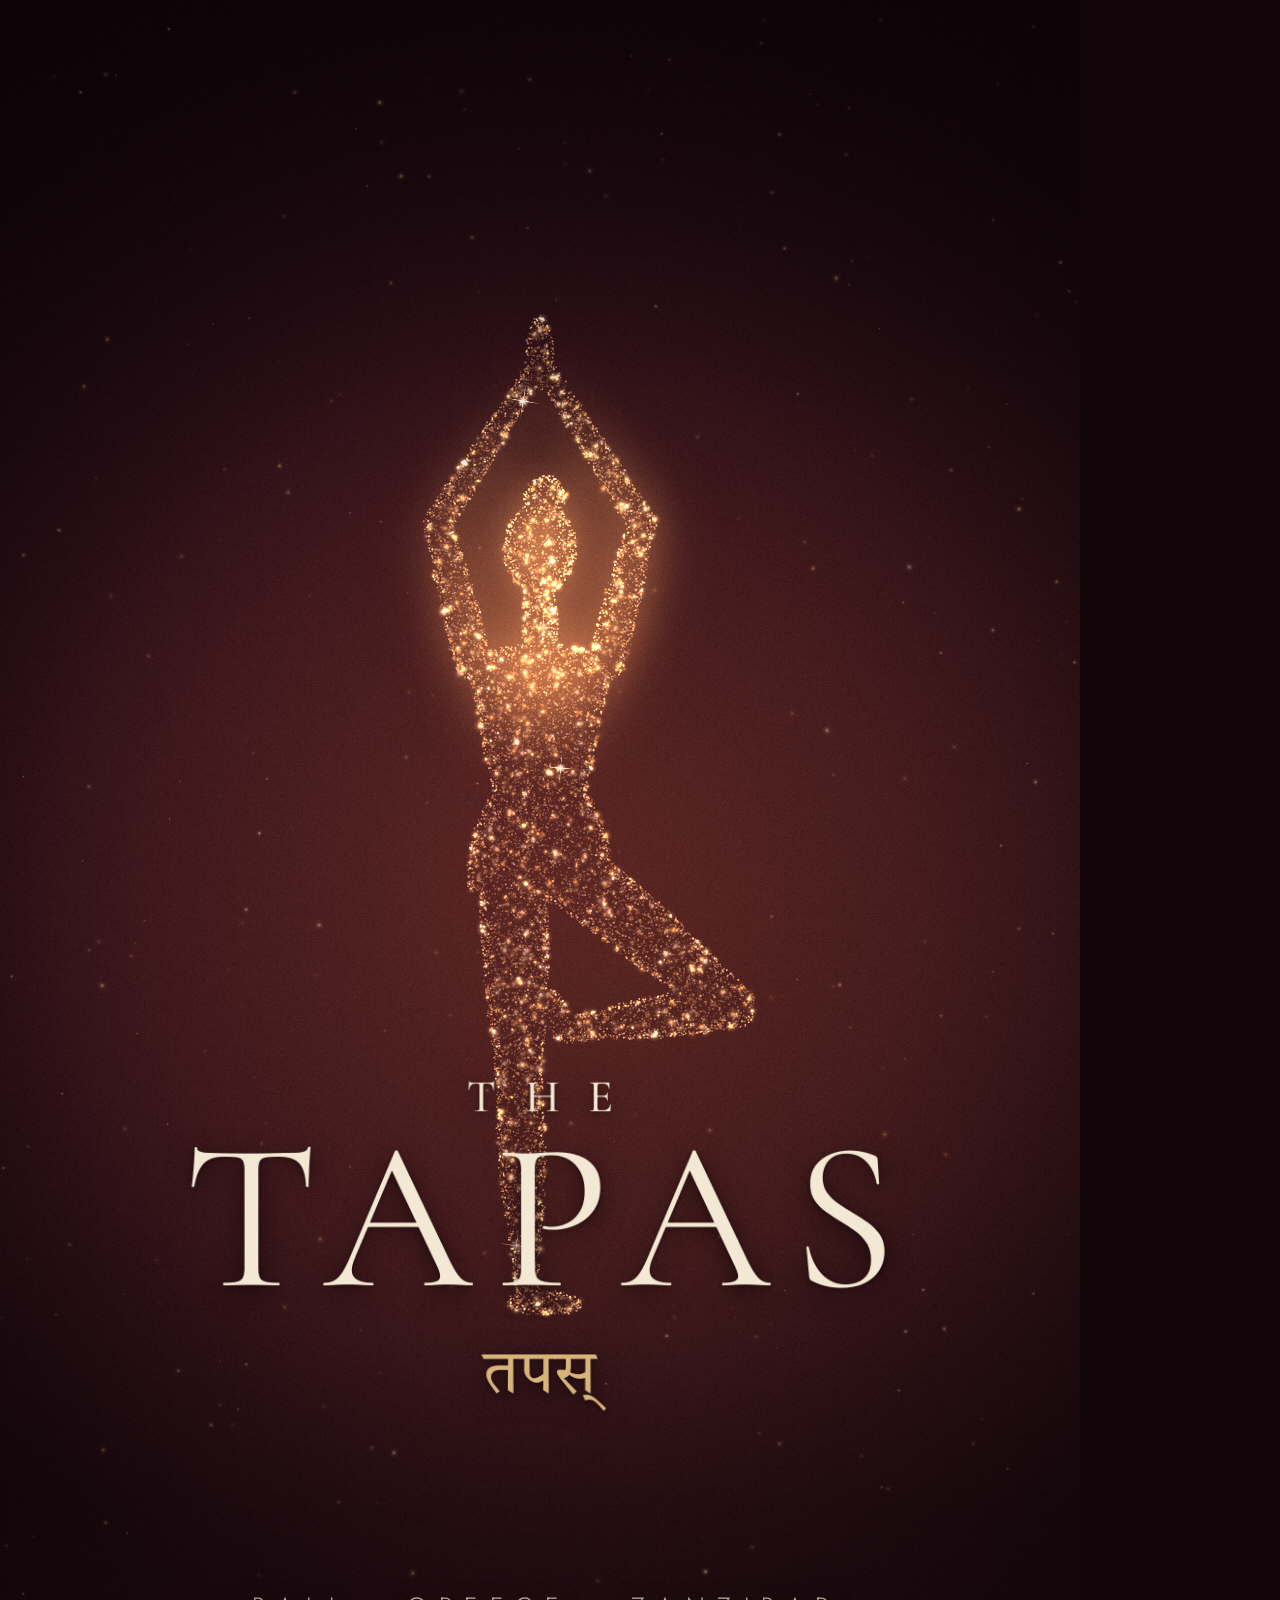
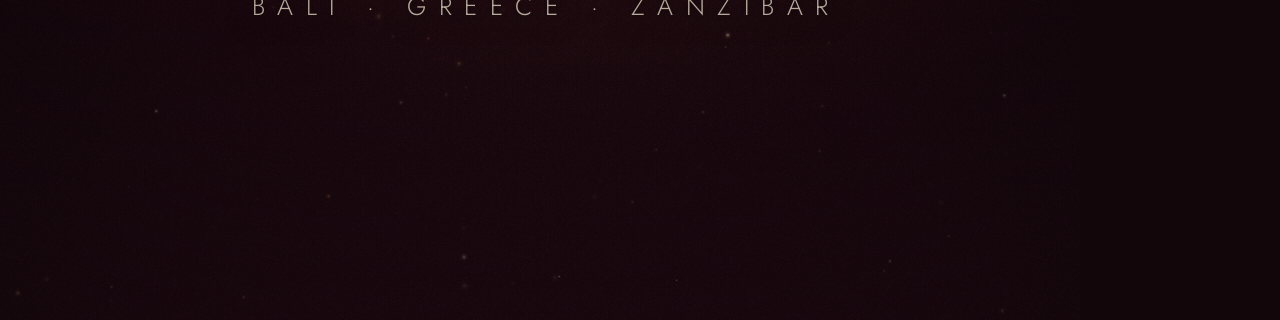
==== tapas-reel/index.html @ 30da1595 "Add THE TAPAS 25s Instagram reel: particle figure, glow, two versions Co-Authored-By: Claude Opus 5." ====
<!doctype html>
<html lang="en">
<head>
<meta charset="utf-8">
<meta name="viewport" content="width=1080">
<title>The Tapas — Reel</title>
<link rel="stylesheet" href="fonts.css">
<style>
  :root {
    --ivory: #f3e8d4;
    --ivory-dim: rgba(243, 232, 212, 0.72);
    --gold: #d7b479;
    --gold-soft: #c9a56c;
    --plum: #12060b;
  }
  * { margin: 0; padding: 0; box-sizing: border-box; }
  html, body { width: 1080px; height: 1920px; overflow: hidden; background: var(--plum); }
  #stage { position: relative; width: 1080px; height: 1920px; overflow: hidden; }
  canvas { position: absolute; inset: 0; width: 1080px; height: 1920px; }
  .layer { position: absolute; left: 0; width: 1080px; text-align: center; will-change: opacity, transform, filter; opacity: 0; }
  .shadow { text-shadow: 0 6px 26px rgba(12, 2, 6, 0.62), 0 2px 6px rgba(12, 2, 6, 0.38); }
  .serif { font-family: 'Cormorant Garamond', serif; }
  .sans  { font-family: 'Jost', sans-serif; font-weight: 300; }
  .deva  { font-family: 'Tiro Devanagari Sanskrit', serif; }

  #t-the   { top: 1068px; font-size: 46px; font-weight: 500; letter-spacing: 0.62em; color: var(--ivory); padding-left: 0.62em; }
  #t-tapas { top: 1112px; font-size: 212px; font-weight: 400; line-height: 1; letter-spacing: 0.1em; color: var(--ivory); padding-left: 0.1em; }
  #t-deva  { top: 1336px; font-size: 62px; color: var(--gold); }

  #s-line1 { top: 1118px; font-size: 104px; font-weight: 400; line-height: 1; color: var(--ivory); letter-spacing: -0.012em; }
  #s-line2 { top: 1222px; font-size: 118px; font-weight: 400; font-style: italic; line-height: 1; color: var(--gold-soft); letter-spacing: -0.012em; }
  #s-kicker { top: 1050px; font-size: 24px; letter-spacing: 0.48em; color: var(--ivory-dim); padding-left: 0.48em; }

  #f-places { top: 1588px; font-size: 25px; letter-spacing: 0.5em; color: var(--ivory-dim); padding-left: 0.5em; }

  #c-wrap  { top: 1440px; }
  #c-rule  { width: 220px; height: 1px; margin: 0 auto 30px; background: linear-gradient(90deg, transparent, var(--gold) 30%, var(--gold) 70%, transparent); }
  #c-dates { font-size: 30px; font-weight: 400; letter-spacing: 0.56em; color: var(--gold); padding-left: 0.56em; }
  #c-soon  { margin-top: 14px; font-size: 58px; font-style: italic; font-weight: 400; color: var(--ivory); }
</style>
</head>
<body>
<div id="stage">
  <canvas id="c" width="1080" height="1920"></canvas>

  <div class="layer serif shadow" id="t-the">THE</div>
  <div class="layer serif shadow" id="t-tapas">TAPAS</div>
  <div class="layer deva shadow"  id="t-deva">तपस्</div>

  <div class="layer sans shadow"  id="s-kicker">DEVOTION · THE INNER FIRE</div>
  <div class="layer serif shadow" id="s-line1">Devotion becomes</div>
  <div class="layer serif shadow" id="s-line2">transformation.</div>

  <div class="layer sans shadow"  id="f-places">BALI · GREECE · ZANZIBAR</div>

  <div class="layer shadow" id="c-wrap">
    <div id="c-rule"></div>
    <div class="sans" id="c-dates">2027 DATES</div>
    <div class="serif" id="c-soon">Coming soon</div>
  </div>
</div>

<script>
(() => {
  const W = 1080, H = 1920, DUR = 25;
  const VERSION = (new URLSearchParams(location.search).get('v') || 'A').toUpperCase();

  // ---------- deterministic helpers ----------
  function mulberry32(a) { return () => { a |= 0; a = a + 0x6D2B79F5 | 0; let t = Math.imul(a ^ a >>> 15, 1 | a); t = t + Math.imul(t ^ t >>> 7, 61 | t) ^ t; return ((t ^ t >>> 14) >>> 0) / 4294967296; }; }
  const rand = mulberry32(20270101);
  const clamp = (x, a = 0, b = 1) => Math.min(b, Math.max(a, x));
  const lerp = (a, b, t) => a + (b - a) * t;
  const ease = {
    inOutCubic: t => t < .5 ? 4 * t * t * t : 1 - Math.pow(-2 * t + 2, 3) / 2,
    outCubic: t => 1 - Math.pow(1 - t, 3),
    inOutSine: t => -(Math.cos(Math.PI * t) - 1) / 2,
    outQuart: t => 1 - Math.pow(1 - t, 4),
  };
  const span = (t, a, b) => clamp((t - a) / (b - a));
  const gauss = () => { let u = 0, v = 0; while (!u) u = rand(); while (!v) v = rand(); return Math.sqrt(-2 * Math.log(u)) * Math.cos(2 * Math.PI * v); };

  // ---------- shape masks ----------
  function makeCanvas(w = W, h = H) { const c = document.createElement('canvas'); c.width = w; c.height = h; return c; }

  // Tree pose (Vrksasana), palms joined overhead. Designed in a 1080-wide space, then fitted.
  function drawFigure(ctx) {
    const S = 0.835, top = 318, oy = 194;
    const P = (x, y) => [540 + (x - 540) * S, top + (y - oy) * S];
    const R = r => r * S;
    ctx.fillStyle = '#fff';
    const dot = (x, y, r) => { const [px, py] = P(x, y); ctx.beginPath(); ctx.arc(px, py, R(r), 0, Math.PI * 2); ctx.fill(); };
    const ell = (x, y, rx, ry, rot = 0) => { const [px, py] = P(x, y); ctx.beginPath(); ctx.ellipse(px, py, R(rx), R(ry), rot, 0, Math.PI * 2); ctx.fill(); };
    // tapered limb with a gentle muscular belly
    const limb = (x1, y1, x2, y2, r1, r2, belly = 0) => {
      const n = Math.ceil(Math.hypot(x2 - x1, y2 - y1) / 1.5);
      for (let i = 0; i <= n; i++) {
        const t = i / n;
        dot(lerp(x1, x2, t), lerp(y1, y2, t), lerp(r1, r2, t) + belly * Math.sin(Math.PI * Math.min(1, t * 1.25)));
      }
    };
    // head, bun, neck
    ell(540, 470, 44, 55);
    dot(546, 408, 25);
    limb(540, 512, 540, 572, 19, 21);
    // torso: shoulders → waist → hips
    {
      ctx.beginPath();
      const p = (x, y) => P(x, y);
      let [x, y] = p(452, 600); ctx.moveTo(x, y);
      const q = (cx, cy, ex, ey) => { const [a, b] = p(cx, cy), [c, d] = p(ex, ey); ctx.quadraticCurveTo(a, b, c, d); };
      q(540, 566, 628, 600);       // shoulder line
      q(612, 690, 596, 760);       // right ribs → waist
      q(632, 820, 626, 878);       // right hip
      q(540, 912, 454, 878);       // pelvis
      q(448, 820, 484, 760);       // left hip → waist
      q(468, 690, 452, 600);       // left ribs
      ctx.closePath(); ctx.fill();
    }
    // arms overhead, palms together
    limb(460, 606, 418, 440, 22, 17, 2);
    limb(418, 440, 530, 262, 17, 12);
    limb(620, 606, 662, 440, 22, 17, 2);
    limb(662, 440, 550, 262, 17, 12);
    ell(540, 236, 17, 44);
    // standing leg
    limb(508, 870, 516, 1122, 40, 27, 4);
    limb(516, 1122, 524, 1352, 27, 15, 5);
    ell(546, 1374, 46, 15, 0.04);
    // bent leg, sole resting on inner thigh
    limb(590, 868, 772, 1018, 40, 27, 3);
    limb(772, 1018, 572, 1046, 26, 15, 4);
    ell(560, 1030, 16, 34, -0.35);
  }

  async function drawLetters(ctx) {
    await document.fonts.load('330px "Tiro Devanagari Sanskrit"', 'तपस्');
    ctx.fillStyle = '#fff';
    ctx.font = '340px "Tiro Devanagari Sanskrit"';
    ctx.textAlign = 'center';
    ctx.textBaseline = 'alphabetic';
    ctx.fillText('तपस्', 540, 880);
  }

  // ---------- contour tracing (Moore neighbour) ----------
  function traceContours(maskCanvas, step) {
    const w = Math.floor(W / step), h = Math.floor(H / step);
    const sc = makeCanvas(w, h), sctx = sc.getContext('2d');
    sctx.drawImage(maskCanvas, 0, 0, w, h);
    const d = sctx.getImageData(0, 0, w, h).data;
    const on = (x, y) => x >= 0 && y >= 0 && x < w && y < h && d[(y * w + x) * 4 + 3] > 110;
    const visited = new Uint8Array(w * h);
    const dirs = [[1,0],[1,1],[0,1],[-1,1],[-1,0],[-1,-1],[0,-1],[1,-1]];
    const contours = [];
    for (let y = 0; y < h; y++) for (let x = 0; x < w; x++) {
      if (!on(x, y) || on(x - 1, y) || visited[y * w + x]) continue;
      // only start from outer boundary pixels whose left neighbour is empty and not already traced
      const pts = []; let cx = x, cy = y, dir = 6, guard = 0;
      const sx = x, sy = y;
      do {
        pts.push([cx * step, cy * step]); visited[cy * w + cx] = 1;
        let found = false;
        for (let k = 0; k < 8; k++) {
          const nd = (dir + 6 + k) % 8, nx = cx + dirs[nd][0], ny = cy + dirs[nd][1];
          if (on(nx, ny)) { cx = nx; cy = ny; dir = nd; found = true; break; }
        }
        if (!found) break;
      } while ((cx !== sx || cy !== sy) && ++guard < 20000);
      if (pts.length > 30) contours.push(pts);
    }
    // keep outer contours (largest per component is enough for our shapes), smooth & resample
    return contours.map(c => resample(smooth(c, 3), 5));
  }
  function smooth(pts, k) {
    const n = pts.length, out = [];
    for (let i = 0; i < n; i++) { let sx = 0, sy = 0; for (let j = -k; j <= k; j++) { const p = pts[(i + j + n) % n]; sx += p[0]; sy += p[1]; } out.push([sx / (2 * k + 1), sy / (2 * k + 1)]); }
    return out;
  }
  function resample(pts, spacing) {
    const out = [pts[0]]; let acc = 0;
    for (let i = 1; i <= pts.length; i++) {
      const a = pts[i - 1], b = pts[i % pts.length];
      let seg = Math.hypot(b[0] - a[0], b[1] - a[1]);
      let ax = a[0], ay = a[1];
      while (acc + seg >= spacing) {
        const t = (spacing - acc) / seg;
        ax = ax + (b[0] - ax) * t; ay = ay + (b[1] - ay) * t;
        out.push([ax, ay]); seg = Math.hypot(b[0] - ax, b[1] - ay); acc = 0;
      }
      acc += seg;
    }
    return out;
  }

  // ---------- build a "form": mask, soft glow body, contour path, particle targets ----------
  async function buildForm(drawFn, count) {
    const mask = makeCanvas(); const mctx = mask.getContext('2d');
    await drawFn(mctx);
    const md = mctx.getImageData(0, 0, W, H).data;

    // blurred copy → edge / normal information for dimensional shading
    const soft = makeCanvas(); const sctx = soft.getContext('2d');
    sctx.filter = 'blur(7px)'; sctx.drawImage(mask, 0, 0); sctx.filter = 'none';
    const sd = sctx.getImageData(0, 0, W, H).data;
    const sv = (x, y) => { x = clamp(Math.round(x), 0, W - 1); y = clamp(Math.round(y), 0, H - 1); return sd[(y * W + x) * 4 + 3] / 255; };

    // glow body: the silhouette itself, softened — never a disc
    const body = makeCanvas(W / 2, H / 2); const bctx = body.getContext('2d');
    bctx.filter = 'blur(11px)'; bctx.drawImage(mask, 0, 0, W / 2, H / 2); bctx.filter = 'none';

    // bounding box for sampling
    let x0 = W, y0 = H, x1 = 0, y1 = 0;
    for (let y = 0; y < H; y += 2) for (let x = 0; x < W; x += 2) if (md[(y * W + x) * 4 + 3] > 128) { if (x < x0) x0 = x; if (x > x1) x1 = x; if (y < y0) y0 = y; if (y > y1) y1 = y; }

    const pts = [];
    let guard = 0;
    while (pts.length < count && guard++ < count * 400) {
      const x = x0 + rand() * (x1 - x0), y = y0 + rand() * (y1 - y0);
      if (md[((y | 0) * W + (x | 0)) * 4 + 3] < 128) continue;
      const v = sv(x, y);
      const edge = 1 - Math.abs(2 * v - 1);           // 1 at the rim, 0 deep inside
      // favour the rim for definition, keep the interior as fine dust
      if (rand() > 0.42 + 0.58 * edge) continue;
      const nx = sv(x - 3, y) - sv(x + 3, y), ny = sv(x, y - 3) - sv(x, y + 3);
      const nl = Math.hypot(nx, ny) || 1;
      const rim = clamp(((nx / nl) * -0.55 + (ny / nl) * -0.83) * edge); // light from upper-left
      pts.push({ x, y, edge, rim });
    }

    const contours = traceContours(mask, 3);
    contours.sort((a, b) => Math.min(...a.map(p => p[0])) - Math.min(...b.map(p => p[0])));
    const path = []; contours.forEach(c => c.forEach(p => path.push(p)));
    const total = path.length;

    // each target knows its position along the contour (for the travelling light)
    const grid = new Map(), G = 40;
    path.forEach((p, i) => { const k = ((p[0] / G) | 0) + ',' + ((p[1] / G) | 0); (grid.get(k) || grid.set(k, []).get(k)).push(i); });
    for (const q of pts) {
      let best = 1e9, bi = 0; const gx = (q.x / G) | 0, gy = (q.y / G) | 0;
      for (let r = 0; r < 6 && best === 1e9; r++)
        for (let dx = -r; dx <= r; dx++) for (let dy = -r; dy <= r; dy++) {
          const arr = grid.get((gx + dx) + ',' + (gy + dy)); if (!arr) continue;
          for (const i of arr) { const d = (path[i][0] - q.x) ** 2 + (path[i][1] - q.y) ** 2; if (d < best) { best = d; bi = i; } }
        }
      q.s = bi / total;
      q.depth = Math.sqrt(best);
    }
    return { mask, body, pts, path, total, bbox: [x0, y0, x1, y1] };
  }

  // ---------- particles ----------
  const COLORS = [ [206, 142, 64], [234, 192, 112], [253, 234, 184] ]; // amber, gold, pale gold
  let FIG, LET, P = [], AMB = [];
  const sprite = {}; // pre-rendered soft points and star glints

  function makeSprites() {
    COLORS.forEach((c, i) => {
      const s = makeCanvas(32, 32), x = s.getContext('2d');
      const g = x.createRadialGradient(16, 16, 0, 16, 16, 16);
      g.addColorStop(0, `rgba(255,248,226,1)`);
      g.addColorStop(0.18, `rgba(${c[0]},${c[1]},${c[2]},0.9)`);
      g.addColorStop(0.5, `rgba(${c[0]},${c[1]},${c[2]},0.18)`);
      g.addColorStop(1, `rgba(${c[0]},${c[1]},${c[2]},0)`);
      x.fillStyle = g; x.fillRect(0, 0, 32, 32);
      sprite['dot' + i] = s;
    });
    const s = makeCanvas(96, 96), x = s.getContext('2d');
    x.translate(48, 48);
    const ray = (len, wid, rot) => {
      x.save(); x.rotate(rot);
      const g = x.createLinearGradient(-len, 0, len, 0);
      g.addColorStop(0, 'rgba(255,236,190,0)'); g.addColorStop(0.5, 'rgba(255,246,222,1)'); g.addColorStop(1, 'rgba(255,236,190,0)');
      x.fillStyle = g; x.beginPath(); x.moveTo(-len, 0); x.quadraticCurveTo(0, -wid, len, 0); x.quadraticCurveTo(0, wid, -len, 0); x.fill();
      x.restore();
    };
    ray(46, 2.4, 0); ray(46, 2.4, Math.PI / 2); ray(20, 1.6, Math.PI / 4); ray(20, 1.6, -Math.PI / 4);
    const g = x.createRadialGradient(0, 0, 0, 0, 0, 14);
    g.addColorStop(0, 'rgba(255,250,235,1)'); g.addColorStop(1, 'rgba(255,220,150,0)');
    x.fillStyle = g; x.beginPath(); x.arc(0, 0, 14, 0, Math.PI * 2); x.fill();
    sprite.star = s;
  }

  function buildParticles() {
    const N = FIG.pts.length;
    const key = (q, bb) => ((q.y - bb[1]) / (bb[3] - bb[1])) * 0.72 + ((q.x - bb[0]) / (bb[2] - bb[0])) * 0.28;
    const F = FIG.pts.map(q => ({ q, k: key(q, FIG.bbox) + rand() * 0.06 })).sort((a, b) => a.k - b.k);
    const L = LET.pts.slice(0, N).map(q => ({ q, k: key(q, LET.bbox) + rand() * 0.06 })).sort((a, b) => a.k - b.k);
    for (let i = 0; i < N; i++) {
      const f = F[i].q, l = L[i % L.length].q, r = rand();
      const kind = r < 0.006 ? 2 : r < 0.09 ? 1 : 0; // glint / pinpoint / dust
      const cr = rand();
      const col = kind === 2 ? 2 : (cr < 0.32 ? 0 : cr < 0.78 ? 1 : 2);
      const rad = Math.abs(gauss()) * 230 + 40 + rand() * 260;
      P.push({
        f, l, kind, col,
        size: kind === 0 ? 0.8 + rand() * 1.1 : kind === 1 ? 1.4 + rand() * 1.8 : 14 + rand() * 12,
        base: kind === 0 ? 0.42 + rand() * 0.42 : 0.7 + rand() * 0.3,
        // twinkle: unique period and phase per particle; glints flash rarely
        tf: kind === 2 ? (2 * Math.PI) / (3.5 + rand() * 6) : 0.6 + rand() * 2.8,
        tp: rand() * Math.PI * 2,
        tsharp: kind === 0 ? 1 + rand() * 2 : 2 + rand() * 6,
        // cloud
        ca: rand() * Math.PI * 2, cr: rad, cw: (0.22 + rand() * 0.18) * (rand() < 0.5 ? 1 : 1) / (0.6 + rad / 520),
        cz: 0.9 + rand() * 0.6,
        delay: 0.55 * clamp(rad / 700 + rand() * 0.35),
        order: i / N,
        side: rand() < 0.5 ? -1 : 1,
        loose: 30 + rand() * 70,
        ph: rand() * 100,
      });
    }
    for (let i = 0; i < 420; i++) AMB.push({ x: rand() * W, y: rand() * H, s: 0.6 + rand() * 1.6, v: 4 + rand() * 12, a: 0.12 + rand() * 0.4, tf: 0.3 + rand() * 1.4, tp: rand() * 7, col: (rand() * 3) | 0 });
  }

  // ---------- timeline ----------
  const TL = {
    asm: [0.6, 3.2],      // gather from the swirling cloud (2.6 s)
    m1: [10.4, 13.8],     // figure → तपस्
    m2: [19.8, 23.0],     // तपस् → figure (the reverse, closing the loop)
    out: [24.55, 25.0],   // dip for a seamless loop
  };
  const CX = 540, CY = 820;

  function cloudPos(p, t) {
    const a = p.ca + p.cw * t * 1.15;
    const wob = Math.sin(t * 0.7 + p.ph) * 18;
    return [CX + Math.cos(a) * (p.cr + wob), CY + Math.sin(a) * (p.cr + wob) * 1.55];
  }

  // morph between two target points with a loosen–travel–settle arc
  function morph(p, a, b, t, win) {
    const span0 = win[1] - win[0], stag = 0.9, dur = span0 - stag;
    const u = clamp((t - win[0] - p.order * stag) / dur);
    if (u <= 0) return [a.x, a.y, 0, a.s, 0];
    if (u >= 1) return [b.x, b.y, 1, b.s, 0];
    const e = ease.inOutCubic(u);
    const bump = Math.sin(Math.PI * u);
    const dx = b.x - a.x, dy = b.y - a.y, len = Math.hypot(dx, dy) || 1;
    const perp = p.side * Math.min(len * 0.22, 160) * bump;
    const nx = -dy / len, ny = dx / len;
    const fl = p.loose * bump;
    const x = lerp(a.x, b.x, e) + nx * perp + Math.sin(t * 1.6 + p.ph) * fl;
    const y = lerp(a.y, b.y, e) + ny * perp + Math.cos(t * 1.3 + p.ph * 1.7) * fl;
    let s = lerp(a.s, b.s, e);
    return [x, y, e, s, bump];
  }

  function particleState(p, t) {
    // assembly
    if (t < TL.m1[0]) {
      const u = clamp((t - TL.asm[0] - p.delay) / (TL.asm[1] - TL.asm[0] - 0.55));
      if (u < 1) {
        const [cx, cy] = cloudPos(p, t);
        const e = ease.outQuart(ease.inOutSine(u) * 0.35 + u * 0.65);
        const dx = cx - p.f.x, dy = cy - p.f.y, rot = (1 - e) * 1.5;
        const c = Math.cos(rot), s = Math.sin(rot), k = 1 - e;
        return { x: p.f.x + (dx * c - dy * s) * k, y: p.f.y + (dx * s + dy * c) * k, form: 0, s: p.f.s, scatter: k, depth: p.f.depth };
      }
      const since = t - (TL.asm[0] + p.delay + (TL.asm[1] - TL.asm[0] - 0.55));
      const settle = 2.2 * Math.exp(-4 * since) * Math.sin(since * 9 + p.ph);
      return { x: p.f.x + settle * Math.cos(p.ph) + breathe(p, t, 0), y: p.f.y + settle * Math.sin(p.ph) + breathe(p, t, 1), form: 0, s: p.f.s, scatter: 0, depth: p.f.depth };
    }
    if (t < TL.m2[0]) {
      const [x, y, e, s, bump] = morph(p, p.f, p.l, t, TL.m1);
      return { x: x + breathe(p, t, 0), y: y + breathe(p, t, 1), form: e, s, scatter: bump, depth: lerp(p.f.depth, p.l.depth, e) };
    }
    const [x, y, e, s, bump] = morph(p, p.l, p.f, t, TL.m2);
    return { x: x + breathe(p, t, 0), y: y + breathe(p, t, 1), form: 1 - e, s, scatter: bump, depth: lerp(p.l.depth, p.f.depth, e) };
  }
  const breathe = (p, t, axis) => (axis ? Math.cos : Math.sin)(t * (0.5 + (p.ph % 1) * 0.6) + p.ph) * 0.9;

  // ---------- the contour-following glow ----------
  const GLOW_CYCLE = 48, GLOW_SPAN = 0.2;
  const glowS = t => (0.62 + t / GLOW_CYCLE) % 1;
  const winTmp = makeCanvas(W / 2, H / 2), winCtx = winTmp.getContext('2d');
  const glowTmp = makeCanvas(W / 2, H / 2), glowCtx = glowTmp.getContext('2d');

  function renderGlowFor(form, t, strength) {
    if (strength <= 0.002) return;
    const sc = 0.5, s0 = glowS(t), n = form.total;
    // breathing width so the light narrows and stretches as it travels
    const span = GLOW_SPAN * (0.9 + 0.18 * Math.sin(t * 0.37));
    winCtx.setTransform(1, 0, 0, 1, 0, 0);
    winCtx.clearRect(0, 0, W / 2, H / 2);
    winCtx.lineCap = 'round'; winCtx.lineJoin = 'round';
    const steps = Math.floor(n * span);
    const start = Math.floor((s0 - span / 2) * n);
    for (let i = 0; i < steps; i += 2) {
      const idx = ((start + i) % n + n) % n, idx2 = ((start + i + 2) % n + n) % n;
      const a = form.path[idx], b = form.path[idx2];
      if (Math.hypot(a[0] - b[0], a[1] - b[1]) > 40) continue; // jump between separate letters
      const u = i / steps, w = Math.pow(Math.sin(Math.PI * u), 1.6);
      const wob = 1 + 0.25 * Math.sin(u * 9 + t * 0.8);
      winCtx.globalAlpha = w;
      winCtx.lineWidth = 120 * sc * wob;
      winCtx.strokeStyle = '#fff';
      winCtx.beginPath(); winCtx.moveTo(a[0] * sc, a[1] * sc); winCtx.lineTo(b[0] * sc, b[1] * sc); winCtx.stroke();
    }
    winCtx.globalAlpha = 1;
    // window ∩ silhouette body, then tinted gold
    glowCtx.globalCompositeOperation = 'source-over';
    glowCtx.clearRect(0, 0, W / 2, H / 2);
    glowCtx.filter = 'blur(22px)'; glowCtx.drawImage(winTmp, 0, 0); glowCtx.filter = 'none';
    glowCtx.globalCompositeOperation = 'destination-in';
    glowCtx.drawImage(form.body, 0, 0);
    glowCtx.globalCompositeOperation = 'source-in';
    const g = glowCtx.createLinearGradient(0, 0, W / 2, H / 2);
    g.addColorStop(0, 'rgb(255, 196, 110)'); g.addColorStop(1, 'rgb(232, 150, 64)');
    glowCtx.fillStyle = g; glowCtx.fillRect(0, 0, W / 2, H / 2);
    glowCtx.globalCompositeOperation = 'source-over';

    ctx.save();
    ctx.globalCompositeOperation = 'lighter';
    ctx.filter = 'blur(10px)';
    ctx.globalAlpha = 0.42 * strength; ctx.drawImage(glowTmp, 0, 0, W, H);
    ctx.filter = 'blur(26px)';
    ctx.globalAlpha = 0.30 * strength; ctx.drawImage(glowTmp, 0, 0, W, H);
    ctx.restore();
  }

  // ---------- frame ----------
  const canvas = document.getElementById('c');
  const ctx = canvas.getContext('2d');
  let grain;

  function background(t) {
    ctx.globalCompositeOperation = 'source-over';
    ctx.fillStyle = '#11050a'; ctx.fillRect(0, 0, W, H);
    let g = ctx.createRadialGradient(560, 860, 40, 540, 900, 1050);
    g.addColorStop(0, 'rgba(84, 32, 36, 1)');
    g.addColorStop(0.45, 'rgba(52, 18, 26, 1)');
    g.addColorStop(1, 'rgba(17, 5, 10, 0)');
    ctx.fillStyle = g; ctx.fillRect(0, 0, W, H);
    // broad, low warmth — atmosphere, not an orb
    const drift = Math.sin(t * 0.12) * 40;
    g = ctx.createRadialGradient(620 + drift, 980, 0, 620 + drift, 980, 760);
    g.addColorStop(0, 'rgba(120, 62, 24, 0.20)'); g.addColorStop(1, 'rgba(120, 62, 24, 0)');
    ctx.fillStyle = g; ctx.fillRect(0, 0, W, H);
    // lower plum wash (echoes the site's lower band)
    g = ctx.createLinearGradient(0, 1500, 0, H);
    g.addColorStop(0, 'rgba(60, 22, 34, 0)'); g.addColorStop(1, 'rgba(60, 22, 34, 0.55)');
    ctx.fillStyle = g; ctx.fillRect(0, 1500, W, H - 1500);
  }

  function ambient(t, a) {
    ctx.globalCompositeOperation = 'lighter';
    for (const d of AMB) {
      const y = ((d.y - d.v * t) % H + H) % H, x = d.x + Math.sin(t * 0.3 + d.tp) * 12;
      ctx.globalAlpha = a * d.a * (0.5 + 0.5 * Math.sin(t * d.tf + d.tp));
      ctx.drawImage(sprite['dot' + d.col], x - d.s * 2.5, y - d.s * 2.5, d.s * 5, d.s * 5);
    }
  }

  function particles(t, master) {
    const s0 = glowS(t);
    ctx.globalCompositeOperation = 'lighter';
    // three passes keep fillStyle changes to a minimum
    for (let pass = 0; pass < 3; pass++) {
      const c = COLORS[pass];
      ctx.fillStyle = `rgb(${c[0]},${c[1]},${c[2]})`;
      for (const p of P) {
        if (p.kind !== 0 || p.col !== pass) continue;
        const st = particleState(p, t);
        const glow = glowWeight(st.s, s0) * Math.exp(-st.depth / 60);
        const tw = 0.62 + 0.38 * Math.pow(0.5 + 0.5 * Math.sin(t * p.tf + p.tp), p.tsharp);
        const shade = 0.55 + 0.35 * p.f.edge + 0.3 * p.f.rim;
        ctx.globalAlpha = clamp(master * p.base * tw * shade * (1 + 0.9 * glow) * (1 - 0.25 * st.scatter));
        const sz = p.size * (1 + 0.35 * st.scatter);
        ctx.fillRect(st.x - sz / 2, st.y - sz / 2, sz, sz);
      }
    }
    for (const p of P) {
      if (p.kind === 0) continue;
      const st = particleState(p, t);
      const glow = glowWeight(st.s, s0) * Math.exp(-st.depth / 60);
      if (p.kind === 1) {
        const tw = 0.35 + 0.65 * Math.pow(0.5 + 0.5 * Math.sin(t * p.tf + p.tp), p.tsharp);
        ctx.globalAlpha = clamp(master * p.base * tw * (1 + 0.7 * glow));
        const sz = p.size * (0.85 + 0.3 * tw);
        ctx.drawImage(sprite['dot' + p.col], st.x - sz * 2, st.y - sz * 2, sz * 4, sz * 4);
      } else {
        // star glint: brief, irregular flashes
        const f = Math.pow(Math.max(0, Math.sin(t * p.tf + p.tp)), 14);
        if (f < 0.01) continue;
        ctx.globalAlpha = clamp(master * f * 0.95);
        const sz = p.size * (0.6 + 0.6 * f);
        ctx.save(); ctx.translate(st.x, st.y); ctx.rotate(0.12 + Math.sin(p.ph) * 0.08);
        ctx.drawImage(sprite.star, -sz, -sz, sz * 2, sz * 2);
        ctx.restore();
      }
    }
    ctx.globalAlpha = 1;
  }
  function glowWeight(s, s0) {
    let d = Math.abs(s - s0); d = Math.min(d, 1 - d);
    const h = GLOW_SPAN / 2;
    return d > h ? 0 : Math.pow(Math.cos((d / h) * Math.PI / 2), 2);
  }

  function finish(t, fade) {
    ctx.globalCompositeOperation = 'source-over';
    // vignette
    const g = ctx.createRadialGradient(540, 900, 380, 540, 900, 1250);
    g.addColorStop(0, 'rgba(8, 2, 5, 0)'); g.addColorStop(1, 'rgba(8, 2, 5, 0.72)');
    ctx.globalAlpha = 1; ctx.fillStyle = g; ctx.fillRect(0, 0, W, H);
    // film grain — keeps gradients clean after compression
    ctx.globalCompositeOperation = 'soft-light';
    ctx.globalAlpha = 0.15;
    const ox = ((t * 997) % 256) | 0, oy = ((t * 613) % 256) | 0;
    ctx.save(); ctx.translate(-ox, -oy);
    ctx.fillStyle = grain; ctx.fillRect(0, 0, W + 256, H + 256);
    ctx.restore();
    ctx.globalCompositeOperation = 'source-over';
    if (fade < 1) { ctx.globalAlpha = 1 - fade; ctx.fillStyle = '#0d0408'; ctx.fillRect(0, 0, W, H); }
    ctx.globalAlpha = 1;
  }

  // ---------- typography choreography ----------
  const el = id => document.getElementById(id);
  const TXT = {
    the: el('t-the'), tapas: el('t-tapas'), deva: el('t-deva'),
    kicker: el('s-kicker'), l1: el('s-line1'), l2: el('s-line2'),
    places: el('f-places'), card: el('c-wrap'),
  };
  // in: blur → sharp, rising 22px, tracking settles; out: soft lift and dissolve
  function line(node, t, tin, din, tout, dout, opts = {}) {
    const a = ease.outCubic(span(t, tin, tin + din));
    const b = tout == null ? 0 : ease.inOutSine(span(t, tout, tout + dout));
    const op = a * (1 - b);
    node.style.opacity = op.toFixed(4);
    const rise = (1 - a) * (opts.rise ?? 22) - b * (opts.lift ?? 14);
    const sc = 1 + (1 - a) * (opts.scale ?? 0.025);
    node.style.transform = `translateY(${rise.toFixed(2)}px) scale(${sc.toFixed(4)})`;
    const bl = (1 - a) * (opts.blur ?? 12) + b * 8;
    node.style.filter = bl > 0.05 ? `blur(${bl.toFixed(2)}px)` : 'none';
    if (opts.track) node.style.letterSpacing = (opts.track[1] + (1 - a) * (opts.track[0] - opts.track[1])).toFixed(4) + 'em';
  }

  function typography(t) {
    const B = VERSION === 'B';
    // act I — the name, in front of the figure
    line(TXT.the,   t, 3.15, 1.4, 9.7, 0.9, { track: [0.9, 0.62] });
    line(TXT.tapas, t, 3.45, 1.8, 9.85, 0.9, { track: [0.2, 0.1], scale: 0.035 });
    line(TXT.deva,  t, 4.25, 1.4, 9.95, 0.8);
    // act II — the story, as the Sanskrit becomes legible
    line(TXT.kicker, t, 12.9, 1.2, 19.3, 0.8, { track: [0.7, 0.48] });
    line(TXT.l1,     t, 13.3, 1.5, 19.4, 0.8);
    line(TXT.l2,     t, 14.1, 1.7, 19.5, 0.8, { scale: 0.03 });
    // act III — the name returns
    if (t >= 22.0) {
      line(TXT.the,   t, 22.2, 1.2, null, 0, { track: [0.9, 0.62] });
      line(TXT.tapas, t, 22.4, 1.5, null, 0, { track: [0.2, 0.1], scale: 0.035 });
      line(TXT.deva,  t, 22.9, 1.1, null, 0);
    }
    // destinations: quiet footer in act I, part of the sign-off at the end
    const placesIn = span(t, 5.4, 6.8), placesOut = span(t, 9.6, 10.4), placesEnd = span(t, 23.3, 24.3);
    const pa = Math.max(ease.outCubic(placesIn) * (1 - ease.inOutSine(placesOut)), ease.outCubic(placesEnd));
    TXT.places.style.opacity = pa.toFixed(4);
    TXT.places.style.top = (t > 15 && B ? 1668 : 1588) + 'px';
    TXT.places.style.filter = pa < 0.999 ? `blur(${((1 - pa) * 6).toFixed(2)}px)` : 'none';
    // version B: 2027 dates
    if (B) line(TXT.card, t, 23.0, 1.5, null, 0, { rise: 16, blur: 10 });
    else TXT.card.style.opacity = 0;
  }

  function renderFrame(t) {
    t = clamp(t, 0, DUR);
    const fadeIn = ease.inOutSine(span(t, 0, 0.8));
    const fadeOut = 1 - ease.inOutSine(span(t, TL.out[0], TL.out[1]));
    const master = fadeIn * fadeOut;
    ctx.setTransform(1, 0, 0, 1, 0, 0);
    ctx.filter = 'none';
    background(t);
    ambient(t, 0.9 * master);

    // the light follows whichever form is present; it softens while particles are in flight
    const m1 = span(t, TL.m1[0] + 0.4, TL.m1[1] - 0.2), m2 = span(t, TL.m2[0] + 0.4, TL.m2[1] - 0.2);
    const letterMix = t < TL.m2[0] ? ease.inOutSine(m1) : 1 - ease.inOutSine(m2);
    const inFlight = Math.max(Math.sin(Math.PI * m1), Math.sin(Math.PI * m2));
    const glowIn = ease.inOutSine(span(t, 2.4, 4.6));
    const gs = master * glowIn * (1 - 0.75 * inFlight);
    renderGlowFor(FIG, t, gs * (1 - letterMix));
    renderGlowFor(LET, t, gs * letterMix);

    particles(t, master);
    finish(t, master);
    typography(t);
    for (const k in TXT) if (master < 1) TXT[k].style.opacity = (parseFloat(TXT[k].style.opacity) * master).toFixed(4);
  }

  async function init() {
    await document.fonts.ready;
    await Promise.all([
      document.fonts.load('400 212px "Cormorant Garamond"'),
      document.fonts.load('italic 400 118px "Cormorant Garamond"'),
      document.fonts.load('500 46px "Cormorant Garamond"'),
      document.fonts.load('300 22px "Jost"'),
      document.fonts.load('62px "Tiro Devanagari Sanskrit"', 'तपस्'),
    ]);
    makeSprites();
    const gc = makeCanvas(256, 256), gx = gc.getContext('2d'), gd = gx.createImageData(256, 256);
    for (let i = 0; i < gd.data.length; i += 4) { const v = 128 + gauss() * 46; gd.data[i] = gd.data[i + 1] = gd.data[i + 2] = v; gd.data[i + 3] = 255; }
    gx.putImageData(gd, 0, 0);
    grain = ctx.createPattern(gc, 'repeat');

    FIG = await buildForm(drawFigure, 15000);
    LET = await buildForm(drawLetters, 15000);
    buildParticles();
    renderFrame(0);
  }

  window.DURATION = DUR;
  window.renderFrame = renderFrame;
  window.ready = init();

  // live preview when opened in a browser (no ?render)
  if (!new URLSearchParams(location.search).has('render')) {
    window.ready.then(() => {
      const t0 = performance.now();
      const loop = () => { renderFrame(((performance.now() - t0) / 1000) % DUR); requestAnimationFrame(loop); };
      requestAnimationFrame(loop);
    });
  }
})();
</script>
</body>
</html>
---- tapas-reel/fonts.css ----
/* cyrillic-ext */
@font-face {
  font-family: 'Cormorant Garamond';
  font-style: italic;
  font-weight: 400;
  font-display: swap;
  src: url(fonts/cormorantgaramond_v21_co3smX5slCNuHLi8bLeY9MK7whWMhyjYrGFEsdtdc62E6zd58jD-hdM8Efs.woff2) format('woff2');
  unicode-range: U+0460-052F, U+1C80-1C8A, U+20B4, U+2DE0-2DFF, U+A640-A69F, U+FE2E-FE2F;
}
/* cyrillic */
@font-face {
  font-family: 'Cormorant Garamond';
  font-style: italic;
  font-weight: 400;
  font-display: swap;
  src: url(fonts/cormorantgaramond_v21_co3smX5slCNuHLi8bLeY9MK7whWMhyjYrGFEsdtdc62E6zd58jD-jNM8Efs.woff2) format('woff2');
  unicode-range: U+0301, U+0400-045F, U+0490-0491, U+04B0-04B1, U+2116;
}
/* vietnamese */
@font-face {
  font-family: 'Cormorant Garamond';
  font-style: italic;
  font-weight: 400;
  font-display: swap;
  src: url(fonts/cormorantgaramond_v21_co3smX5slCNuHLi8bLeY9MK7whWMhyjYrGFEsdtdc62E6zd58jD-h9M8Efs.woff2) format('woff2');
  unicode-range: U+0102-0103, U+0110-0111, U+0128-0129, U+0168-0169, U+01A0-01A1, U+01AF-01B0, U+0300-0301, U+0303-0304, U+0308-0309, U+0323, U+0329, U+1EA0-1EF9, U+20AB;
}
/* latin-ext */
@font-face {
  font-family: 'Cormorant Garamond';
  font-style: italic;
  font-weight: 400;
  font-display: swap;
  src: url(fonts/cormorantgaramond_v21_co3smX5slCNuHLi8bLeY9MK7whWMhyjYrGFEsdtdc62E6zd58jD-htM8Efs.woff2) format('woff2');
  unicode-range: U+0100-02BA, U+02BD-02C5, U+02C7-02CC, U+02CE-02D7, U+02DD-02FF, U+0304, U+0308, U+0329, U+1D00-1DBF, U+1E00-1E9F, U+1EF2-1EFF, U+2020, U+20A0-20AB, U+20AD-20C4, U+2113, U+2C60-2C7F, U+A720-A7FF;
}
/* latin */
@font-face {
  font-family: 'Cormorant Garamond';
  font-style: italic;
  font-weight: 400;
  font-display: swap;
  src: url(fonts/cormorantgaramond_v21_co3smX5slCNuHLi8bLeY9MK7whWMhyjYrGFEsdtdc62E6zd58jD-iNM8.woff2) format('woff2');
  unicode-range: U+0000-00FF, U+0131, U+0152-0153, U+02BB-02BC, U+02C6, U+02DA, U+02DC, U+0304, U+0308, U+0329, U+2000-206F, U+20AC, U+2122, U+2191, U+2193, U+2212, U+2215, U+FEFF, U+FFFD;
}
/* cyrillic-ext */
@font-face {
  font-family: 'Cormorant Garamond';
  font-style: normal;
  font-weight: 300;
  font-display: swap;
  src: url(fonts/cormorantgaramond_v21_co3bmX5slCNuHLi8bLeY9MK7whWMhyjYpHtKgS4.woff2) format('woff2');
  unicode-range: U+0460-052F, U+1C80-1C8A, U+20B4, U+2DE0-2DFF, U+A640-A69F, U+FE2E-FE2F;
}
/* cyrillic */
@font-face {
  font-family: 'Cormorant Garamond';
  font-style: normal;
  font-weight: 300;
  font-display: swap;
  src: url(fonts/cormorantgaramond_v21_co3bmX5slCNuHLi8bLeY9MK7whWMhyjYrXtKgS4.woff2) format('woff2');
  unicode-range: U+0301, U+0400-045F, U+0490-0491, U+04B0-04B1, U+2116;
}
/* vietnamese */
@font-face {
  font-family: 'Cormorant Garamond';
  font-style: normal;
  font-weight: 300;
  font-display: swap;
  src: url(fonts/cormorantgaramond_v21_co3bmX5slCNuHLi8bLeY9MK7whWMhyjYpntKgS4.woff2) format('woff2');
  unicode-range: U+0102-0103, U+0110-0111, U+0128-0129, U+0168-0169, U+01A0-01A1, U+01AF-01B0, U+0300-0301, U+0303-0304, U+0308-0309, U+0323, U+0329, U+1EA0-1EF9, U+20AB;
}
/* latin-ext */
@font-face {
  font-family: 'Cormorant Garamond';
  font-style: normal;
  font-weight: 300;
  font-display: swap;
  src: url(fonts/cormorantgaramond_v21_co3bmX5slCNuHLi8bLeY9MK7whWMhyjYp3tKgS4.woff2) format('woff2');
  unicode-range: U+0100-02BA, U+02BD-02C5, U+02C7-02CC, U+02CE-02D7, U+02DD-02FF, U+0304, U+0308, U+0329, U+1D00-1DBF, U+1E00-1E9F, U+1EF2-1EFF, U+2020, U+20A0-20AB, U+20AD-20C4, U+2113, U+2C60-2C7F, U+A720-A7FF;
}
/* latin */
@font-face {
  font-family: 'Cormorant Garamond';
  font-style: normal;
  font-weight: 300;
  font-display: swap;
  src: url(fonts/cormorantgaramond_v21_co3bmX5slCNuHLi8bLeY9MK7whWMhyjYqXtK.woff2) format('woff2');
  unicode-range: U+0000-00FF, U+0131, U+0152-0153, U+02BB-02BC, U+02C6, U+02DA, U+02DC, U+0304, U+0308, U+0329, U+2000-206F, U+20AC, U+2122, U+2191, U+2193, U+2212, U+2215, U+FEFF, U+FFFD;
}
/* cyrillic-ext */
@font-face {
  font-family: 'Cormorant Garamond';
  font-style: normal;
  font-weight: 400;
  font-display: swap;
  src: url(fonts/cormorantgaramond_v21_co3bmX5slCNuHLi8bLeY9MK7whWMhyjYpHtKgS4.woff2) format('woff2');
  unicode-range: U+0460-052F, U+1C80-1C8A, U+20B4, U+2DE0-2DFF, U+A640-A69F, U+FE2E-FE2F;
}
/* cyrillic */
@font-face {
  font-family: 'Cormorant Garamond';
  font-style: normal;
  font-weight: 400;
  font-display: swap;
  src: url(fonts/cormorantgaramond_v21_co3bmX5slCNuHLi8bLeY9MK7whWMhyjYrXtKgS4.woff2) format('woff2');
  unicode-range: U+0301, U+0400-045F, U+0490-0491, U+04B0-04B1, U+2116;
}
/* vietnamese */
@font-face {
  font-family: 'Cormorant Garamond';
  font-style: normal;
  font-weight: 400;
  font-display: swap;
  src: url(fonts/cormorantgaramond_v21_co3bmX5slCNuHLi8bLeY9MK7whWMhyjYpntKgS4.woff2) format('woff2');
  unicode-range: U+0102-0103, U+0110-0111, U+0128-0129, U+0168-0169, U+01A0-01A1, U+01AF-01B0, U+0300-0301, U+0303-0304, U+0308-0309, U+0323, U+0329, U+1EA0-1EF9, U+20AB;
}
/* latin-ext */
@font-face {
  font-family: 'Cormorant Garamond';
  font-style: normal;
  font-weight: 400;
  font-display: swap;
  src: url(fonts/cormorantgaramond_v21_co3bmX5slCNuHLi8bLeY9MK7whWMhyjYp3tKgS4.woff2) format('woff2');
  unicode-range: U+0100-02BA, U+02BD-02C5, U+02C7-02CC, U+02CE-02D7, U+02DD-02FF, U+0304, U+0308, U+0329, U+1D00-1DBF, U+1E00-1E9F, U+1EF2-1EFF, U+2020, U+20A0-20AB, U+20AD-20C4, U+2113, U+2C60-2C7F, U+A720-A7FF;
}
/* latin */
@font-face {
  font-family: 'Cormorant Garamond';
  font-style: normal;
  font-weight: 400;
  font-display: swap;
  src: url(fonts/cormorantgaramond_v21_co3bmX5slCNuHLi8bLeY9MK7whWMhyjYqXtK.woff2) format('woff2');
  unicode-range: U+0000-00FF, U+0131, U+0152-0153, U+02BB-02BC, U+02C6, U+02DA, U+02DC, U+0304, U+0308, U+0329, U+2000-206F, U+20AC, U+2122, U+2191, U+2193, U+2212, U+2215, U+FEFF, U+FFFD;
}
/* cyrillic-ext */
@font-face {
  font-family: 'Cormorant Garamond';
  font-style: normal;
  font-weight: 500;
  font-display: swap;
  src: url(fonts/cormorantgaramond_v21_co3bmX5slCNuHLi8bLeY9MK7whWMhyjYpHtKgS4.woff2) format('woff2');
  unicode-range: U+0460-052F, U+1C80-1C8A, U+20B4, U+2DE0-2DFF, U+A640-A69F, U+FE2E-FE2F;
}
/* cyrillic */
@font-face {
  font-family: 'Cormorant Garamond';
  font-style: normal;
  font-weight: 500;
  font-display: swap;
  src: url(fonts/cormorantgaramond_v21_co3bmX5slCNuHLi8bLeY9MK7whWMhyjYrXtKgS4.woff2) format('woff2');
  unicode-range: U+0301, U+0400-045F, U+0490-0491, U+04B0-04B1, U+2116;
}
/* vietnamese */
@font-face {
  font-family: 'Cormorant Garamond';
  font-style: normal;
  font-weight: 500;
  font-display: swap;
  src: url(fonts/cormorantgaramond_v21_co3bmX5slCNuHLi8bLeY9MK7whWMhyjYpntKgS4.woff2) format('woff2');
  unicode-range: U+0102-0103, U+0110-0111, U+0128-0129, U+0168-0169, U+01A0-01A1, U+01AF-01B0, U+0300-0301, U+0303-0304, U+0308-0309, U+0323, U+0329, U+1EA0-1EF9, U+20AB;
}
/* latin-ext */
@font-face {
  font-family: 'Cormorant Garamond';
  font-style: normal;
  font-weight: 500;
  font-display: swap;
  src: url(fonts/cormorantgaramond_v21_co3bmX5slCNuHLi8bLeY9MK7whWMhyjYp3tKgS4.woff2) format('woff2');
  unicode-range: U+0100-02BA, U+02BD-02C5, U+02C7-02CC, U+02CE-02D7, U+02DD-02FF, U+0304, U+0308, U+0329, U+1D00-1DBF, U+1E00-1E9F, U+1EF2-1EFF, U+2020, U+20A0-20AB, U+20AD-20C4, U+2113, U+2C60-2C7F, U+A720-A7FF;
}
/* latin */
@font-face {
  font-family: 'Cormorant Garamond';
  font-style: normal;
  font-weight: 500;
  font-display: swap;
  src: url(fonts/cormorantgaramond_v21_co3bmX5slCNuHLi8bLeY9MK7whWMhyjYqXtK.woff2) format('woff2');
  unicode-range: U+0000-00FF, U+0131, U+0152-0153, U+02BB-02BC, U+02C6, U+02DA, U+02DC, U+0304, U+0308, U+0329, U+2000-206F, U+20AC, U+2122, U+2191, U+2193, U+2212, U+2215, U+FEFF, U+FFFD;
}
/* devanagari */
@font-face {
  font-family: 'Tiro Devanagari Sanskrit';
  font-style: normal;
  font-weight: 400;
  font-display: swap;
  src: url(fonts/tirodevanagarisanskrit_v7_MCoAzBbr09vVUgVBM8FWu_yZdZkhkg-I0nUlb59ZFIsrstM.woff2) format('woff2');
  unicode-range: U+0900-097F, U+1CD0-1CF4, U+1CF7-1CF9, U+200C-200D, U+20A8, U+20B9, U+20F0, U+25CC, U+A830-A839, U+A8E0-A8FF, U+11B00-11B0A;
}
/* latin-ext */
@font-face {
  font-family: 'Tiro Devanagari Sanskrit';
  font-style: normal;
  font-weight: 400;
  font-display: swap;
  src: url(fonts/tirodevanagarisanskrit_v7_MCoAzBbr09vVUgVBM8FWu_yZdZkhkg-I0nUlb59ZG4srstM.woff2) format('woff2');
  unicode-range: U+0100-02BA, U+02BD-02C5, U+02C7-02CC, U+02CE-02D7, U+02DD-02FF, U+0304, U+0308, U+0329, U+1D00-1DBF, U+1E00-1E9F, U+1EF2-1EFF, U+2020, U+20A0-20AB, U+20AD-20C4, U+2113, U+2C60-2C7F, U+A720-A7FF;
}
/* latin */
@font-face {
  font-family: 'Tiro Devanagari Sanskrit';
  font-style: normal;
  font-weight: 400;
  font-display: swap;
  src: url(fonts/tirodevanagarisanskrit_v7_MCoAzBbr09vVUgVBM8FWu_yZdZkhkg-I0nUlb59ZFYsr.woff2) format('woff2');
  unicode-range: U+0000-00FF, U+0131, U+0152-0153, U+02BB-02BC, U+02C6, U+02DA, U+02DC, U+0304, U+0308, U+0329, U+2000-206F, U+20AC, U+2122, U+2191, U+2193, U+2212, U+2215, U+FEFF, U+FFFD;
}
/* cyrillic */
@font-face {
  font-family: 'Jost';
  font-style: normal;
  font-weight: 300;
  font-display: swap;
  src: url(fonts/jost_v20_92zatBhPNqw73oDd4iYl.woff2) format('woff2');
  unicode-range: U+0301, U+0400-045F, U+0490-0491, U+04B0-04B1, U+2116;
}
/* latin-ext */
@font-face {
  font-family: 'Jost';
  font-style: normal;
  font-weight: 300;
  font-display: swap;
  src: url(fonts/jost_v20_92zatBhPNqw73ord4iYl.woff2) format('woff2');
  unicode-range: U+0100-02BA, U+02BD-02C5, U+02C7-02CC, U+02CE-02D7, U+02DD-02FF, U+0304, U+0308, U+0329, U+1D00-1DBF, U+1E00-1E9F, U+1EF2-1EFF, U+2020, U+20A0-20AB, U+20AD-20C4, U+2113, U+2C60-2C7F, U+A720-A7FF;
}
/* latin */
@font-face {
  font-family: 'Jost';
  font-style: normal;
  font-weight: 300;
  font-display: swap;
  src: url(fonts/jost_v20_92zatBhPNqw73oTd4g.woff2) format('woff2');
  unicode-range: U+0000-00FF, U+0131, U+0152-0153, U+02BB-02BC, U+02C6, U+02DA, U+02DC, U+0304, U+0308, U+0329, U+2000-206F, U+20AC, U+2122, U+2191, U+2193, U+2212, U+2215, U+FEFF, U+FFFD;
}
/* cyrillic */
@font-face {
  font-family: 'Jost';
  font-style: normal;
  font-weight: 400;
  font-display: swap;
  src: url(fonts/jost_v20_92zatBhPNqw73oDd4iYl.woff2) format('woff2');
  unicode-range: U+0301, U+0400-045F, U+0490-0491, U+04B0-04B1, U+2116;
}
/* latin-ext */
@font-face {
  font-family: 'Jost';
  font-style: normal;
  font-weight: 400;
  font-display: swap;
  src: url(fonts/jost_v20_92zatBhPNqw73ord4iYl.woff2) format('woff2');
  unicode-range: U+0100-02BA, U+02BD-02C5, U+02C7-02CC, U+02CE-02D7, U+02DD-02FF, U+0304, U+0308, U+0329, U+1D00-1DBF, U+1E00-1E9F, U+1EF2-1EFF, U+2020, U+20A0-20AB, U+20AD-20C4, U+2113, U+2C60-2C7F, U+A720-A7FF;
}
/* latin */
@font-face {
  font-family: 'Jost';
  font-style: normal;
  font-weight: 400;
  font-display: swap;
  src: url(fonts/jost_v20_92zatBhPNqw73oTd4g.woff2) format('woff2');
  unicode-range: U+0000-00FF, U+0131, U+0152-0153, U+02BB-02BC, U+02C6, U+02DA, U+02DC, U+0304, U+0308, U+0329, U+2000-206F, U+20AC, U+2122, U+2191, U+2193, U+2212, U+2215, U+FEFF, U+FFFD;
}
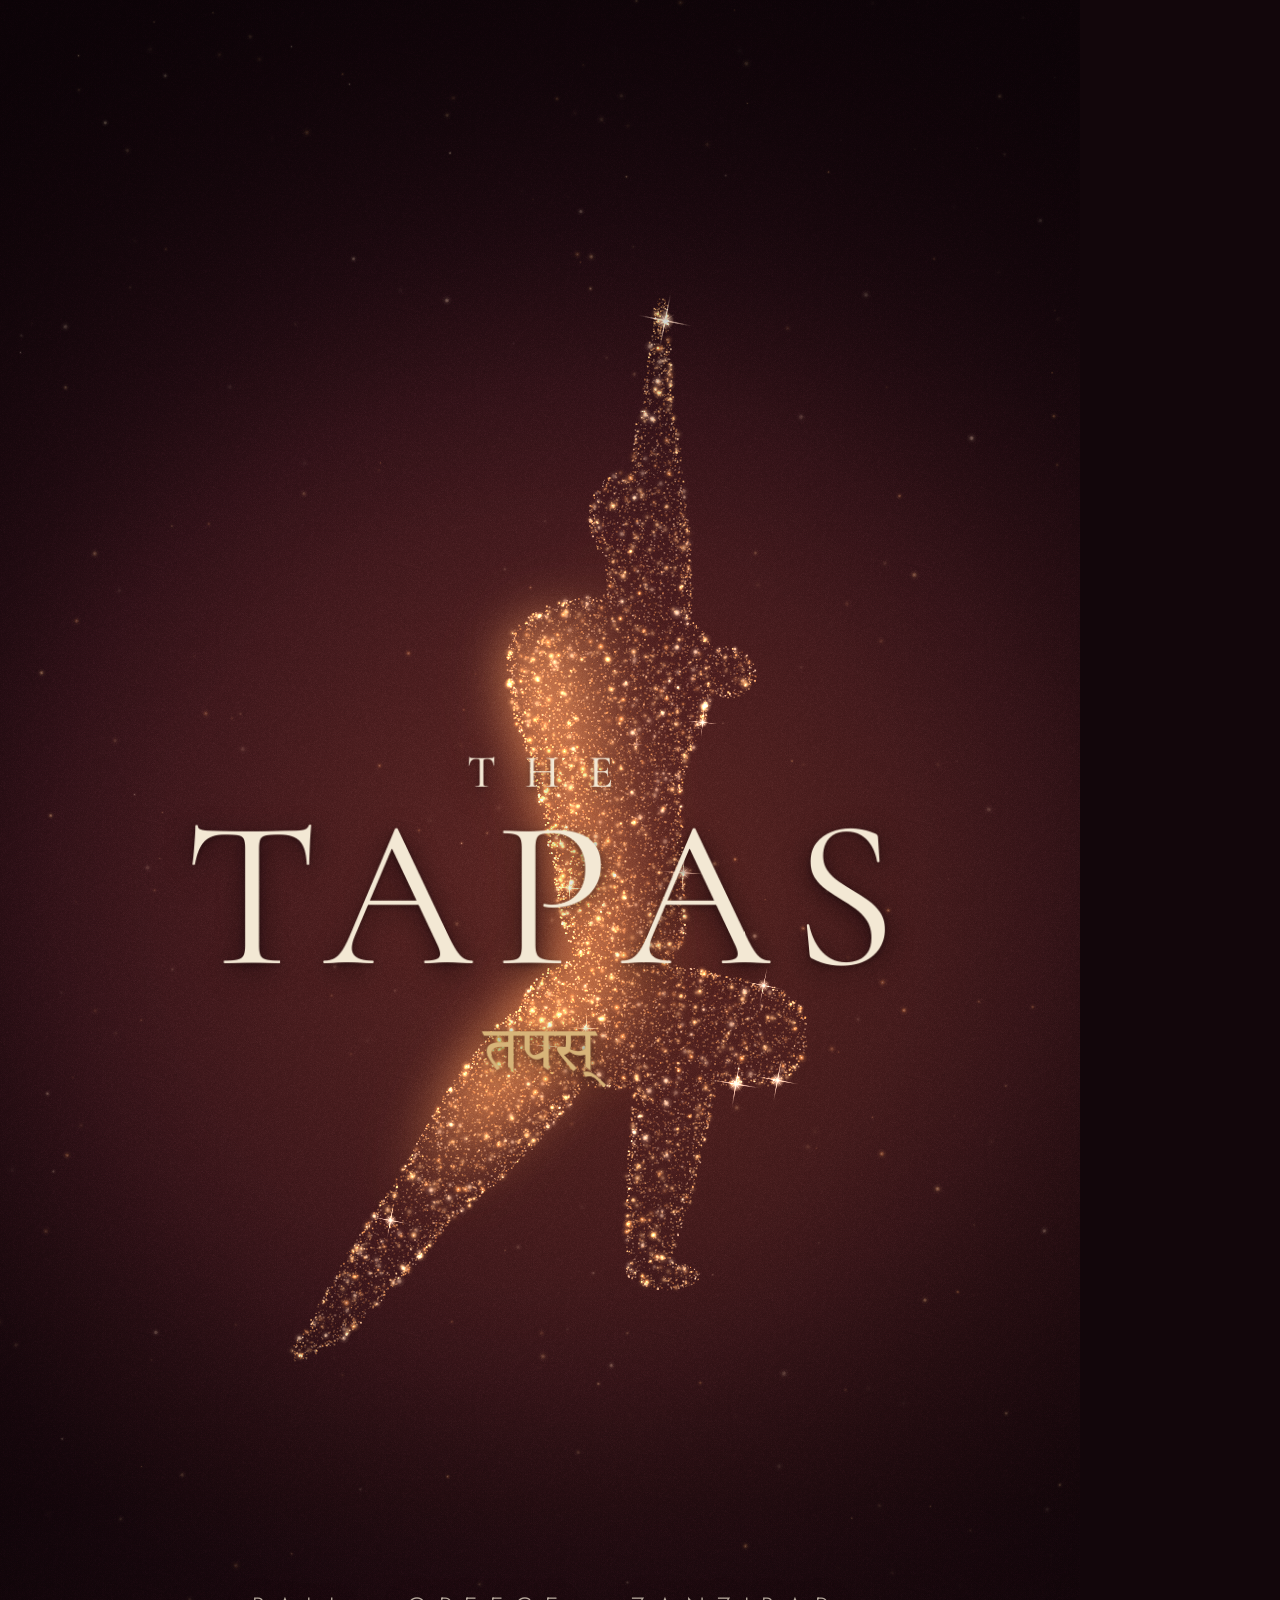
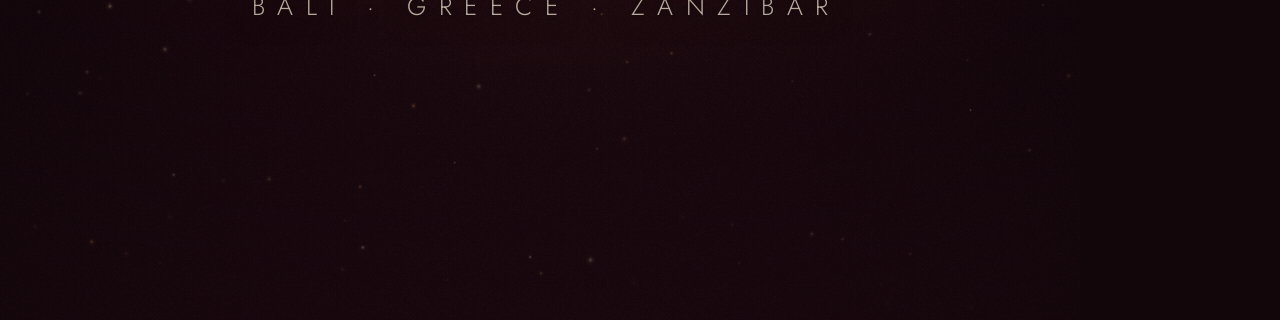
==== commit aba9eb14: "Rebuild the reel figure from the supplied lunge-pose recording Trace the silhouette from the recordi" ====
--- a/tapas-reel/index.html
+++ b/tapas-reel/index.html
@@ -23,9 +23,9 @@
   .sans  { font-family: 'Jost', sans-serif; font-weight: 300; }
   .deva  { font-family: 'Tiro Devanagari Sanskrit', serif; }
 
-  #t-the   { top: 1068px; font-size: 46px; font-weight: 500; letter-spacing: 0.62em; color: var(--ivory); padding-left: 0.62em; }
-  #t-tapas { top: 1112px; font-size: 212px; font-weight: 400; line-height: 1; letter-spacing: 0.1em; color: var(--ivory); padding-left: 0.1em; }
-  #t-deva  { top: 1336px; font-size: 62px; color: var(--gold); }
+  #t-the   { top: 744px; font-size: 46px; font-weight: 500; letter-spacing: 0.62em; color: var(--ivory); padding-left: 0.62em; }
+  #t-tapas { top: 790px; font-size: 212px; font-weight: 400; line-height: 1; letter-spacing: 0.1em; color: var(--ivory); padding-left: 0.1em; }
+  #t-deva  { top: 1012px; font-size: 62px; color: var(--gold); }
 
   #s-line1 { top: 1118px; font-size: 104px; font-weight: 400; line-height: 1; color: var(--ivory); letter-spacing: -0.012em; }
   #s-line2 { top: 1222px; font-size: 118px; font-weight: 400; font-style: italic; line-height: 1; color: var(--gold-soft); letter-spacing: -0.012em; }
@@ -82,54 +82,54 @@
   // ---------- shape masks ----------
   function makeCanvas(w = W, h = H) { const c = document.createElement('canvas'); c.width = w; c.height = h; return c; }
 
-  // Tree pose (Vrksasana), palms joined overhead. Designed in a 1080-wide space, then fitted.
+  // Pose traced from the supplied recording (crescent lunge, palms joined overhead, profile facing right).
+  // Coordinates are in the recording's 1204×1480 frame, then fitted to the reel.
   function drawFigure(ctx) {
-    const S = 0.835, top = 318, oy = 194;
-    const P = (x, y) => [540 + (x - 540) * S, top + (y - oy) * S];
+    const S = 0.95, sx = 614, sy = 420, top = 300;
+    const P = (x, y) => [540 + (x - sx) * S, top + (y - sy) * S];
     const R = r => r * S;
     ctx.fillStyle = '#fff';
     const dot = (x, y, r) => { const [px, py] = P(x, y); ctx.beginPath(); ctx.arc(px, py, R(r), 0, Math.PI * 2); ctx.fill(); };
     const ell = (x, y, rx, ry, rot = 0) => { const [px, py] = P(x, y); ctx.beginPath(); ctx.ellipse(px, py, R(rx), R(ry), rot, 0, Math.PI * 2); ctx.fill(); };
-    // tapered limb with a gentle muscular belly
     const limb = (x1, y1, x2, y2, r1, r2, belly = 0) => {
       const n = Math.ceil(Math.hypot(x2 - x1, y2 - y1) / 1.5);
       for (let i = 0; i <= n; i++) {
         const t = i / n;
-        dot(lerp(x1, x2, t), lerp(y1, y2, t), lerp(r1, r2, t) + belly * Math.sin(Math.PI * Math.min(1, t * 1.25)));
+        dot(lerp(x1, x2, t), lerp(y1, y2, t), lerp(r1, r2, t) + belly * Math.sin(Math.PI * t));
       }
     };
-    // head, bun, neck
-    ell(540, 470, 44, 55);
-    dot(546, 408, 25);
-    limb(540, 512, 540, 572, 19, 21);
-    // torso: shoulders → waist → hips
-    {
+    const poly = pts => {
       ctx.beginPath();
-      const p = (x, y) => P(x, y);
-      let [x, y] = p(452, 600); ctx.moveTo(x, y);
-      const q = (cx, cy, ex, ey) => { const [a, b] = p(cx, cy), [c, d] = p(ex, ey); ctx.quadraticCurveTo(a, b, c, d); };
-      q(540, 566, 628, 600);       // shoulder line
-      q(612, 690, 596, 760);       // right ribs → waist
-      q(632, 820, 626, 878);       // right hip
-      q(540, 912, 454, 878);       // pelvis
-      q(448, 820, 484, 760);       // left hip → waist
-      q(468, 690, 452, 600);       // left ribs
+      const m = pts.map(([x, y]) => P(x, y));
+      ctx.moveTo((m[0][0] + m[1][0]) / 2, (m[0][1] + m[1][1]) / 2);
+      for (let i = 1; i <= m.length; i++) {
+        const c = m[i % m.length], n = m[(i + 1) % m.length];
+        ctx.quadraticCurveTo(c[0], c[1], (c[0] + n[0]) / 2, (c[1] + n[1]) / 2);
+      }
       ctx.closePath(); ctx.fill();
-    }
-    // arms overhead, palms together
-    limb(460, 606, 418, 440, 22, 17, 2);
-    limb(418, 440, 530, 262, 17, 12);
-    limb(620, 606, 662, 440, 22, 17, 2);
-    limb(662, 440, 550, 262, 17, 12);
-    ell(540, 236, 17, 44);
-    // standing leg
-    limb(508, 870, 516, 1122, 40, 27, 4);
-    limb(516, 1122, 524, 1352, 27, 15, 5);
-    ell(546, 1374, 46, 15, 0.04);
-    // bent leg, sole resting on inner thigh
-    limb(590, 868, 772, 1018, 40, 27, 3);
-    limb(772, 1018, 572, 1046, 26, 15, 4);
-    ell(560, 1030, 16, 34, -0.35);
+    };
+    // palms joined, reaching up
+    limb(742, 424, 736, 566, 6, 20);
+    // upper arms framing the head, head in profile
+    limb(736, 560, 742, 760, 22, 32, 4);
+    ell(706, 652, 40, 50, -0.15);
+    limb(700, 700, 708, 748, 18, 20);           // neck
+    // chest and back, lifting out of the hips
+    poly([[580, 760], [660, 726], [760, 742], [806, 790], [790, 860], [762, 920], [764, 1010],
+          [772, 1110], [700, 1150], [640, 1110], [628, 1010], [604, 910], [578, 830]]);
+    ell(812, 812, 30, 26, 0.3);                  // forward elbow / hand catching light
+    // pelvis
+    ell(690, 1180, 100, 70, 0.05);
+    // front thigh to the knee
+    limb(660, 1180, 846, 1192, 66, 50, 6);
+    dot(852, 1206, 40);
+    // front shin dropping to the foot
+    limb(756, 1250, 728, 1430, 42, 22, 4);
+    ell(744, 1446, 40, 15, 0.08);
+    // back leg sweeping long behind
+    limb(612, 1220, 498, 1360, 56, 36, 6);
+    limb(498, 1360, 392, 1500, 36, 20, 3);
+    ell(376, 1514, 30, 13, -0.75);
   }
 
   async function drawLetters(ctx) {
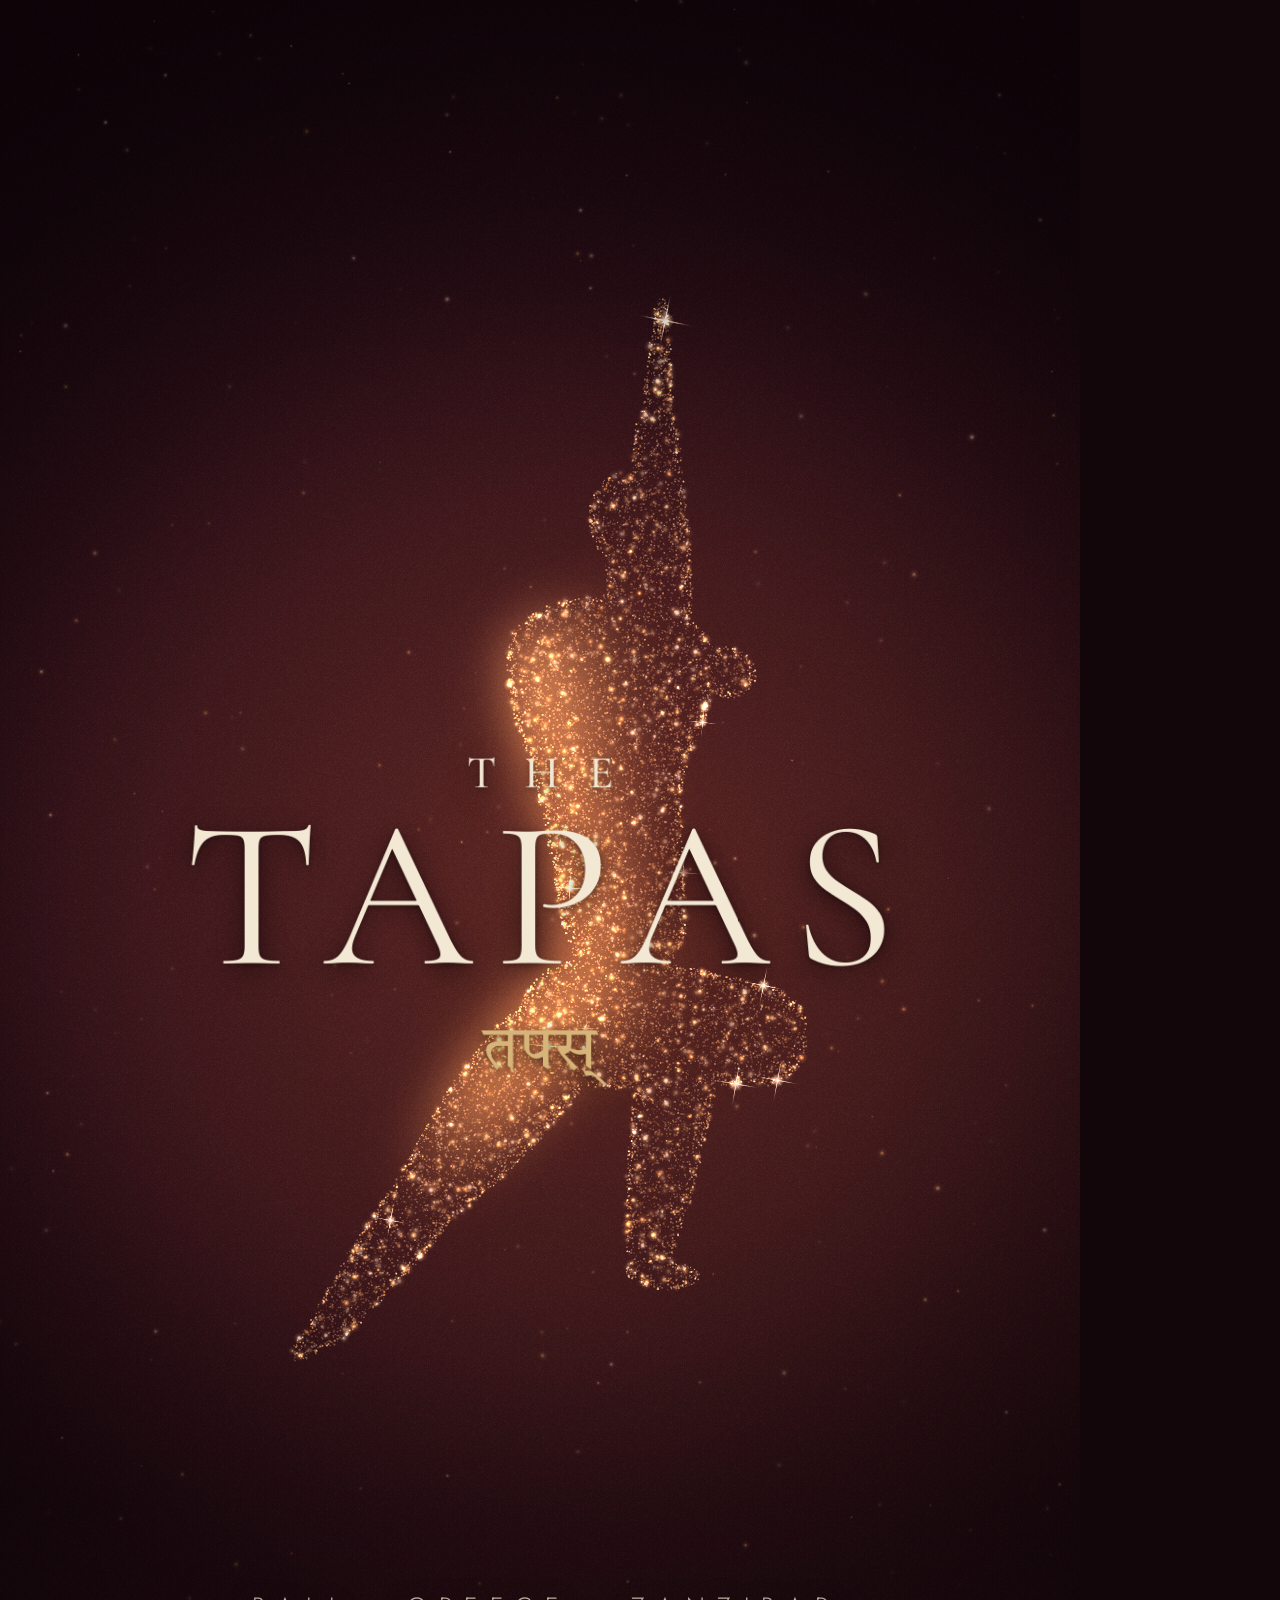
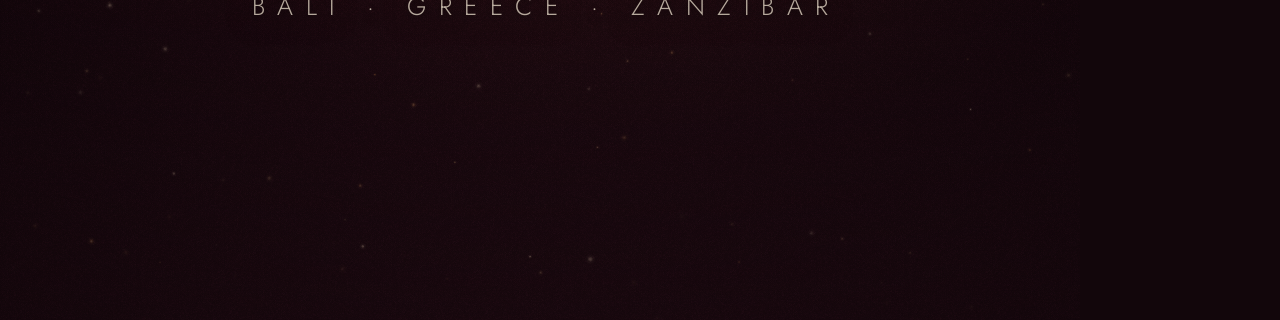
==== commit 98e35442: "Add orange (#BF4934) background theme to the reel Painted (normal-blend) gold with a bronze shadow t" ====
--- a/tapas-reel/index.html
+++ b/tapas-reel/index.html
@@ -37,6 +37,8 @@
   #c-rule  { width: 220px; height: 1px; margin: 0 auto 30px; background: linear-gradient(90deg, transparent, var(--gold) 30%, var(--gold) 70%, transparent); }
   #c-dates { font-size: 30px; font-weight: 400; letter-spacing: 0.56em; color: var(--gold); padding-left: 0.56em; }
   #c-soon  { margin-top: 14px; font-size: 58px; font-style: italic; font-weight: 400; color: var(--ivory); }
+  .orange { --gold: #fbe3b0; --gold-soft: #fde7b8; --ivory-dim: rgba(253, 243, 228, 0.88); --plum: #bf4934; }
+  .orange .shadow { text-shadow: 0 6px 26px rgba(70, 14, 6, 0.55), 0 2px 6px rgba(70, 14, 6, 0.4); }
 </style>
 </head>
 <body>
@@ -64,6 +66,8 @@
 (() => {
   const W = 1080, H = 1920, DUR = 25;
   const VERSION = (new URLSearchParams(location.search).get('v') || 'A').toUpperCase();
+  const ORANGE = new URLSearchParams(location.search).get('bg') === 'orange';
+  if (ORANGE) document.documentElement.classList.add('orange');
 
   // ---------- deterministic helpers ----------
   function mulberry32(a) { return () => { a |= 0; a = a + 0x6D2B79F5 | 0; let t = Math.imul(a ^ a >>> 15, 1 | a); t = t + Math.imul(t ^ t >>> 7, 61 | t) ^ t; return ((t ^ t >>> 14) >>> 0) / 4294967296; }; }
@@ -248,7 +252,10 @@
   }
 
   // ---------- particles ----------
-  const COLORS = [ [206, 142, 64], [234, 192, 112], [253, 234, 184] ]; // amber, gold, pale gold
+  // burgundy: amber, gold, pale gold (added light). orange: bronze shadow dust, gold, champagne (painted light)
+  const COLORS = ORANGE ? [ [112, 40, 12], [255, 206, 84], [255, 236, 168] ]
+                        : [ [206, 142, 64], [234, 192, 112], [253, 234, 184] ];
+  const BLEND = ORANGE ? 'source-over' : 'lighter';
   let FIG, LET, P = [], AMB = [];
   const sprite = {}; // pre-rendered soft points and star glints
 
@@ -288,7 +295,8 @@
       const f = F[i].q, l = L[i % L.length].q, r = rand();
       const kind = r < 0.006 ? 2 : r < 0.09 ? 1 : 0; // glint / pinpoint / dust
       const cr = rand();
-      const col = kind === 2 ? 2 : (cr < 0.32 ? 0 : cr < 0.78 ? 1 : 2);
+      let col = kind === 2 ? 2 : (cr < 0.32 ? 0 : cr < 0.78 ? 1 : 2);
+      if (ORANGE && kind === 1 && col === 0) col = 1; // pinpoints are always light
       const rad = Math.abs(gauss()) * 230 + 40 + rand() * 260;
       P.push({
         f, l, kind, col,
@@ -404,7 +412,8 @@
     glowCtx.drawImage(form.body, 0, 0);
     glowCtx.globalCompositeOperation = 'source-in';
     const g = glowCtx.createLinearGradient(0, 0, W / 2, H / 2);
-    g.addColorStop(0, 'rgb(255, 196, 110)'); g.addColorStop(1, 'rgb(232, 150, 64)');
+    if (ORANGE) { g.addColorStop(0, 'rgb(170, 128, 30)'); g.addColorStop(1, 'rgb(150, 110, 20)'); }
+    else { g.addColorStop(0, 'rgb(255, 196, 110)'); g.addColorStop(1, 'rgb(232, 150, 64)'); }
     glowCtx.fillStyle = g; glowCtx.fillRect(0, 0, W / 2, H / 2);
     glowCtx.globalCompositeOperation = 'source-over';
 
@@ -424,6 +433,16 @@
 
   function background(t) {
     ctx.globalCompositeOperation = 'source-over';
+    if (ORANGE) {
+      // brand terracotta #BF4934: lifted at the heart, deepening toward the edges
+      ctx.fillStyle = '#a63b29'; ctx.fillRect(0, 0, W, H);
+      let g = ctx.createRadialGradient(560, 860, 40, 540, 900, 1100);
+      g.addColorStop(0, 'rgba(201, 82, 57, 1)');
+      g.addColorStop(0.5, 'rgba(191, 73, 52, 1)');
+      g.addColorStop(1, 'rgba(191, 73, 52, 0)');
+      ctx.fillStyle = g; ctx.fillRect(0, 0, W, H);
+      return;
+    }
     ctx.fillStyle = '#11050a'; ctx.fillRect(0, 0, W, H);
     let g = ctx.createRadialGradient(560, 860, 40, 540, 900, 1050);
     g.addColorStop(0, 'rgba(84, 32, 36, 1)');
@@ -442,7 +461,7 @@
   }
 
   function ambient(t, a) {
-    ctx.globalCompositeOperation = 'lighter';
+    ctx.globalCompositeOperation = BLEND;
     for (const d of AMB) {
       const y = ((d.y - d.v * t) % H + H) % H, x = d.x + Math.sin(t * 0.3 + d.tp) * 12;
       ctx.globalAlpha = a * d.a * (0.5 + 0.5 * Math.sin(t * d.tf + d.tp));
@@ -451,8 +470,9 @@
   }
 
   function particles(t, master) {
+    if (ORANGE) master *= 1.7;
     const s0 = glowS(t);
-    ctx.globalCompositeOperation = 'lighter';
+    ctx.globalCompositeOperation = BLEND;
     // three passes keep fillStyle changes to a minimum
     for (let pass = 0; pass < 3; pass++) {
       const c = COLORS[pass];
@@ -500,7 +520,8 @@
     ctx.globalCompositeOperation = 'source-over';
     // vignette
     const g = ctx.createRadialGradient(540, 900, 380, 540, 900, 1250);
-    g.addColorStop(0, 'rgba(8, 2, 5, 0)'); g.addColorStop(1, 'rgba(8, 2, 5, 0.72)');
+    if (ORANGE) { g.addColorStop(0, 'rgba(90, 22, 12, 0)'); g.addColorStop(1, 'rgba(90, 22, 12, 0.5)'); }
+    else { g.addColorStop(0, 'rgba(8, 2, 5, 0)'); g.addColorStop(1, 'rgba(8, 2, 5, 0.72)'); }
     ctx.globalAlpha = 1; ctx.fillStyle = g; ctx.fillRect(0, 0, W, H);
     // film grain — keeps gradients clean after compression
     ctx.globalCompositeOperation = 'soft-light';
@@ -510,7 +531,7 @@
     ctx.fillStyle = grain; ctx.fillRect(0, 0, W + 256, H + 256);
     ctx.restore();
     ctx.globalCompositeOperation = 'source-over';
-    if (fade < 1) { ctx.globalAlpha = 1 - fade; ctx.fillStyle = '#0d0408'; ctx.fillRect(0, 0, W, H); }
+    if (fade < 1) { ctx.globalAlpha = 1 - fade; ctx.fillStyle = ORANGE ? '#a63b29' : '#0d0408'; ctx.fillRect(0, 0, W, H); }
     ctx.globalAlpha = 1;
   }
 
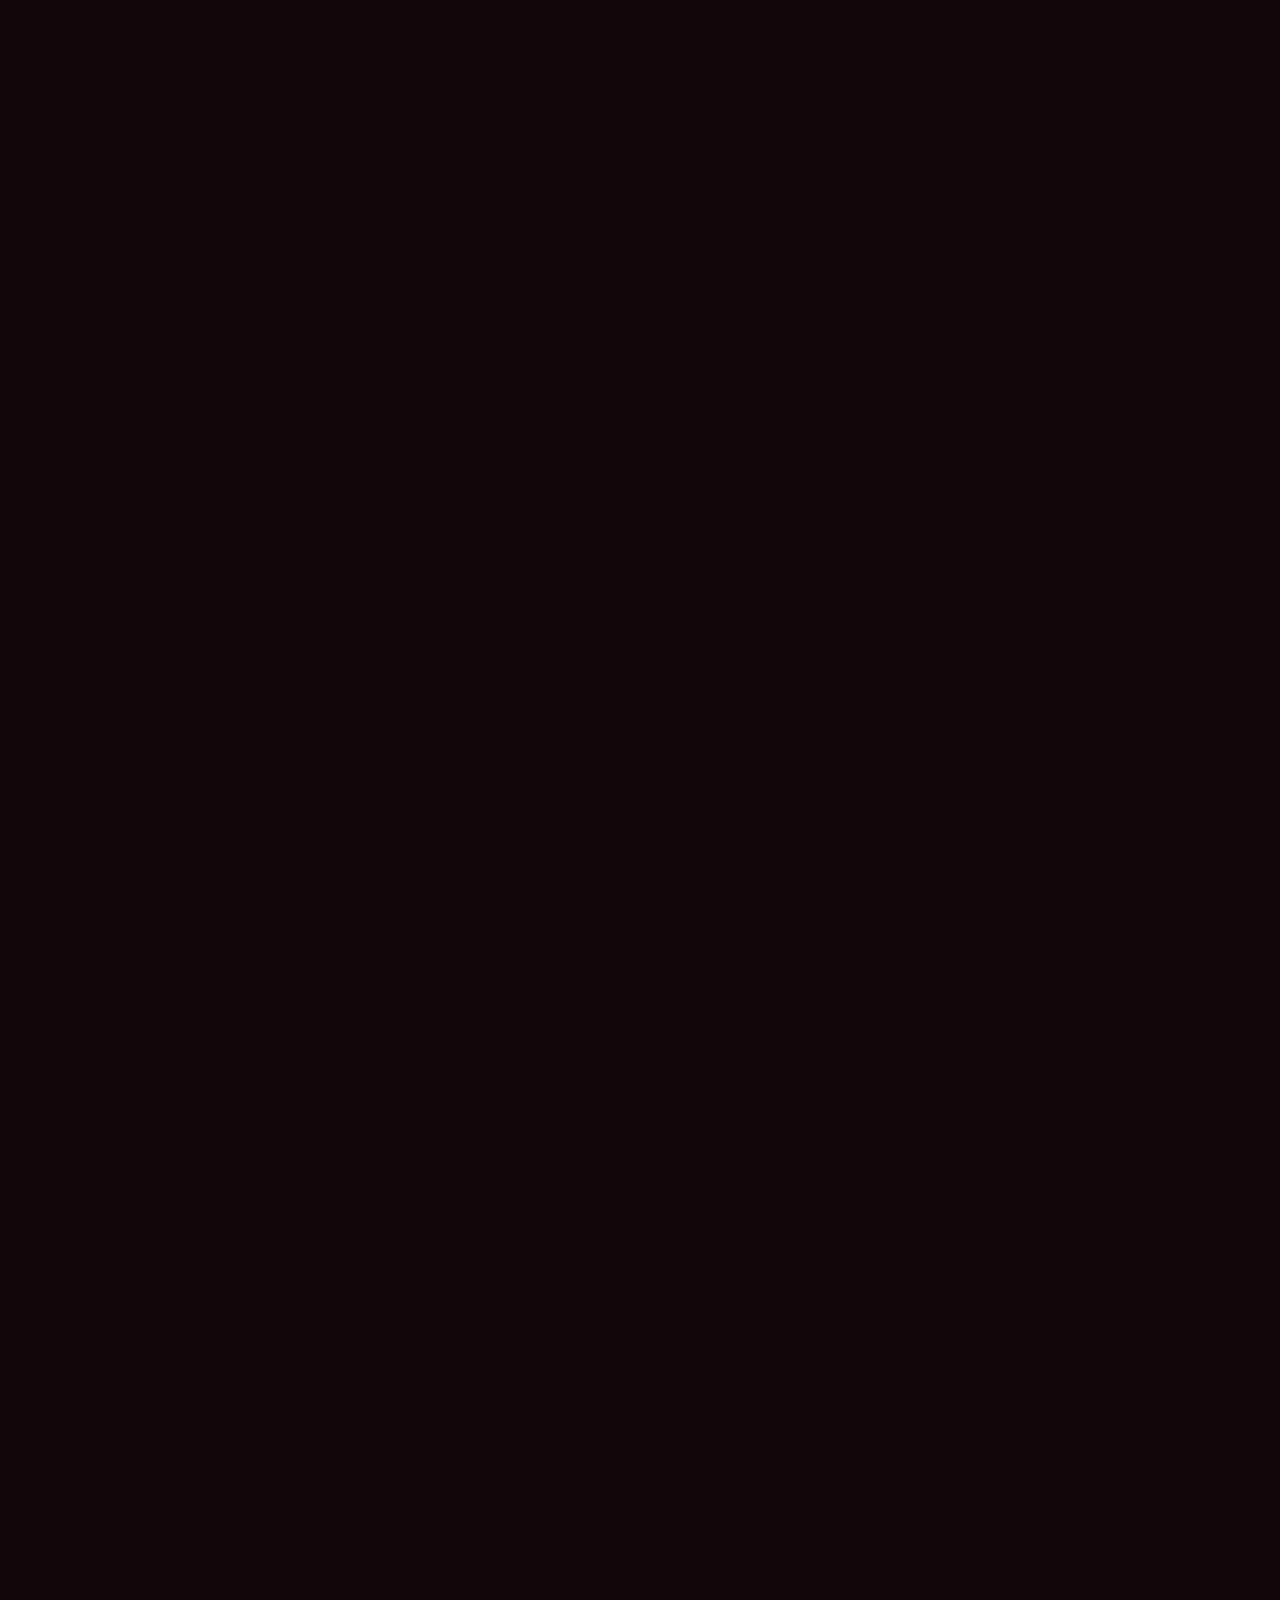
==== commit 27c8ccc8: "Use the brand artwork silhouette for the particle figure Extract the figure from the flat artwork (a" ====
--- a/tapas-reel/index.html
+++ b/tapas-reel/index.html
@@ -86,55 +86,16 @@
   // ---------- shape masks ----------
   function makeCanvas(w = W, h = H) { const c = document.createElement('canvas'); c.width = w; c.height = h; return c; }
 
-  // Pose traced from the supplied recording (crescent lunge, palms joined overhead, profile facing right).
-  // Coordinates are in the recording's 1204×1480 frame, then fitted to the reel.
-  function drawFigure(ctx) {
-    const S = 0.95, sx = 614, sy = 420, top = 300;
-    const P = (x, y) => [540 + (x - sx) * S, top + (y - sy) * S];
-    const R = r => r * S;
-    ctx.fillStyle = '#fff';
-    const dot = (x, y, r) => { const [px, py] = P(x, y); ctx.beginPath(); ctx.arc(px, py, R(r), 0, Math.PI * 2); ctx.fill(); };
-    const ell = (x, y, rx, ry, rot = 0) => { const [px, py] = P(x, y); ctx.beginPath(); ctx.ellipse(px, py, R(rx), R(ry), rot, 0, Math.PI * 2); ctx.fill(); };
-    const limb = (x1, y1, x2, y2, r1, r2, belly = 0) => {
-      const n = Math.ceil(Math.hypot(x2 - x1, y2 - y1) / 1.5);
-      for (let i = 0; i <= n; i++) {
-        const t = i / n;
-        dot(lerp(x1, x2, t), lerp(y1, y2, t), lerp(r1, r2, t) + belly * Math.sin(Math.PI * t));
-      }
-    };
-    const poly = pts => {
-      ctx.beginPath();
-      const m = pts.map(([x, y]) => P(x, y));
-      ctx.moveTo((m[0][0] + m[1][0]) / 2, (m[0][1] + m[1][1]) / 2);
-      for (let i = 1; i <= m.length; i++) {
-        const c = m[i % m.length], n = m[(i + 1) % m.length];
-        ctx.quadraticCurveTo(c[0], c[1], (c[0] + n[0]) / 2, (c[1] + n[1]) / 2);
-      }
-      ctx.closePath(); ctx.fill();
-    };
-    // palms joined, reaching up
-    limb(742, 424, 736, 566, 6, 20);
-    // upper arms framing the head, head in profile
-    limb(736, 560, 742, 760, 22, 32, 4);
-    ell(706, 652, 40, 50, -0.15);
-    limb(700, 700, 708, 748, 18, 20);           // neck
-    // chest and back, lifting out of the hips
-    poly([[580, 760], [660, 726], [760, 742], [806, 790], [790, 860], [762, 920], [764, 1010],
-          [772, 1110], [700, 1150], [640, 1110], [628, 1010], [604, 910], [578, 830]]);
-    ell(812, 812, 30, 26, 0.3);                  // forward elbow / hand catching light
-    // pelvis
-    ell(690, 1180, 100, 70, 0.05);
-    // front thigh to the knee
-    limb(660, 1180, 846, 1192, 66, 50, 6);
-    dot(852, 1206, 40);
-    // front shin dropping to the foot
-    limb(756, 1250, 728, 1430, 42, 22, 4);
-    ell(744, 1446, 40, 15, 0.08);
-    // back leg sweeping long behind
-    limb(612, 1220, 498, 1360, 56, 36, 6);
-    limb(498, 1360, 392, 1500, 36, 20, 3);
-    ell(376, 1514, 30, 13, -0.75);
-  }
+  // The brand silhouette (eagle-arm lunge, seen from behind), extracted from the supplied flat artwork.
+  // figure_mask keeps the artwork's interior lines; figure_solid closes them for the travelling light.
+  const loadImg = src => new Promise((res, rej) => { const i = new Image(); i.onload = () => res(i); i.onerror = rej; i.src = src; });
+  let FIG_IMG, FIG_SOLID;
+  function placeFigure(ctx, img) {
+    const h = 1040, w = h * img.width / img.height, top = 290;
+    ctx.drawImage(img, 540 - w / 2, top, w, h);
+  }
+  const drawFigure = ctx => placeFigure(ctx, FIG_IMG);
+  const drawFigureSolid = ctx => placeFigure(ctx, FIG_SOLID);
 
   async function drawLetters(ctx) {
     await document.fonts.load('330px "Tiro Devanagari Sanskrit"', 'तपस्');
@@ -196,9 +157,10 @@
   }
 
   // ---------- build a "form": mask, soft glow body, contour path, particle targets ----------
-  async function buildForm(drawFn, count) {
+  async function buildForm(drawFn, count, solidFn = drawFn) {
     const mask = makeCanvas(); const mctx = mask.getContext('2d');
     await drawFn(mctx);
+    const solid = makeCanvas(); await solidFn(solid.getContext('2d'));
     const md = mctx.getImageData(0, 0, W, H).data;
 
     // blurred copy → edge / normal information for dimensional shading
@@ -209,7 +171,7 @@
 
     // glow body: the silhouette itself, softened — never a disc
     const body = makeCanvas(W / 2, H / 2); const bctx = body.getContext('2d');
-    bctx.filter = 'blur(11px)'; bctx.drawImage(mask, 0, 0, W / 2, H / 2); bctx.filter = 'none';
+    bctx.filter = 'blur(11px)'; bctx.drawImage(solid, 0, 0, W / 2, H / 2); bctx.filter = 'none';
 
     // bounding box for sampling
     let x0 = W, y0 = H, x1 = 0, y1 = 0;
@@ -230,7 +192,7 @@
       pts.push({ x, y, edge, rim });
     }
 
-    const contours = traceContours(mask, 3);
+    const contours = traceContours(solid, 3);
     contours.sort((a, b) => Math.min(...a.map(p => p[0])) - Math.min(...b.map(p => p[0])));
     const path = []; contours.forEach(c => c.forEach(p => path.push(p)));
     const total = path.length;
@@ -623,7 +585,8 @@
     gx.putImageData(gd, 0, 0);
     grain = ctx.createPattern(gc, 'repeat');
 
-    FIG = await buildForm(drawFigure, 15000);
+    [FIG_IMG, FIG_SOLID] = await Promise.all([loadImg('assets/figure_mask.png'), loadImg('assets/figure_solid.png')]);
+    FIG = await buildForm(drawFigure, 15000, drawFigureSolid);
     LET = await buildForm(drawLetters, 15000);
     buildParticles();
     renderFrame(0);
